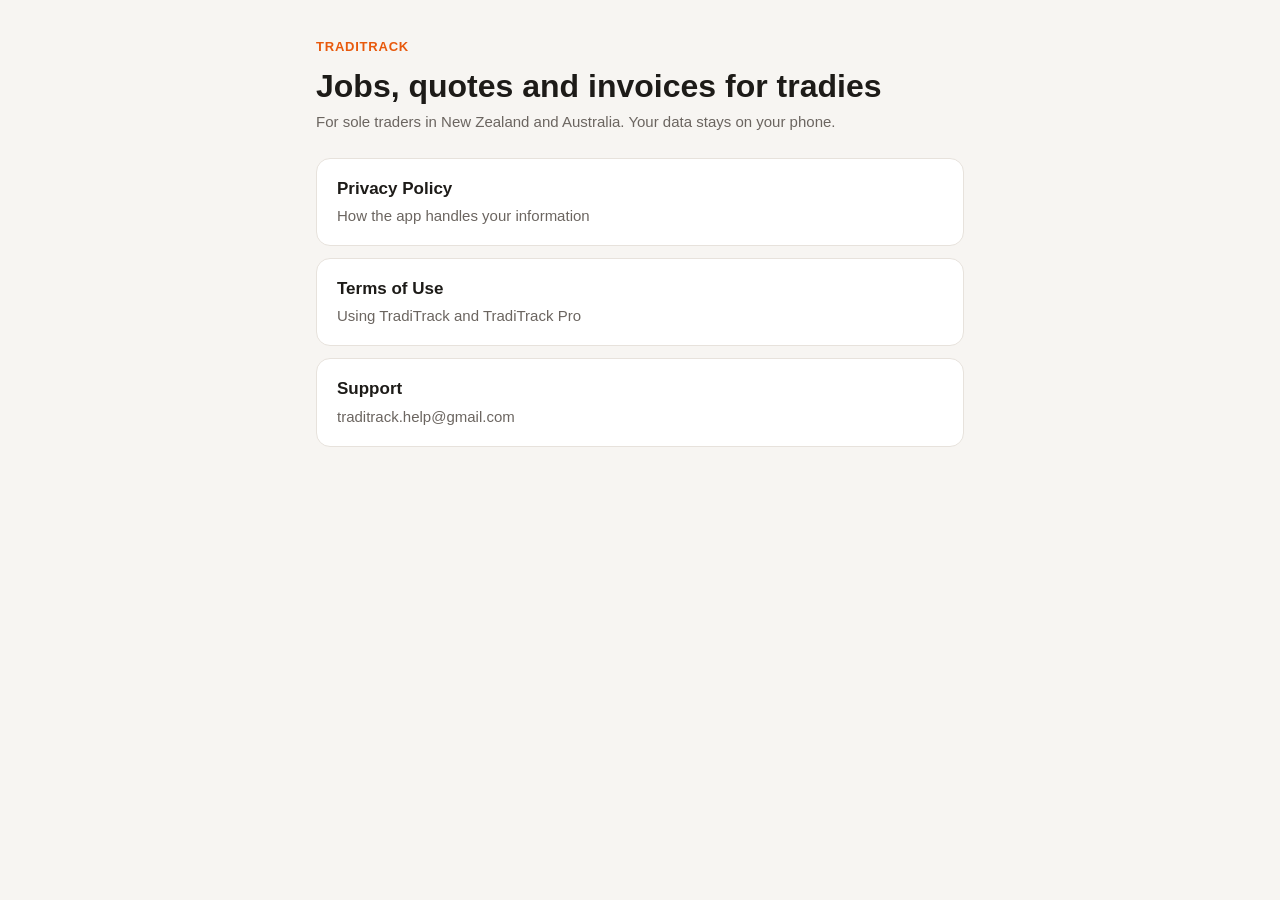
==== index.html @ 74e0df96 "Privacy Policy, Terms of Use and support page for TradiTrack Published from TradiTrack-v2/site in th" ====
<!doctype html>
<html lang="en-NZ">
<head>
  <meta charset="utf-8">
  <meta name="viewport" content="width=device-width, initial-scale=1">
  <title>TradiTrack</title>
  <meta name="description" content="Jobs, quotes, invoices and payments for tradies in New Zealand and Australia.">
  <link rel="stylesheet" href="style.css">
</head>
<body>
<main>
  <header>
    <span class="brand">TradiTrack</span>
    <h1>Jobs, quotes and invoices for tradies</h1>
    <p class="updated">For sole traders in New Zealand and Australia. Your data stays on your phone.</p>
  </header>

  <div class="cards">
    <a class="card" href="privacy"><strong>Privacy Policy</strong><span>How the app handles your information</span></a>
    <a class="card" href="terms"><strong>Terms of Use</strong><span>Using TradiTrack and TradiTrack Pro</span></a>
    <a class="card" href="mailto:traditrack.help@gmail.com"><strong>Support</strong><span>traditrack.help@gmail.com</span></a>
  </div>
</main>
</body>
</html>
---- style.css ----
:root {
  --bg: #f7f5f2;
  --surface: #ffffff;
  --text: #1d1b18;
  --muted: #6b6560;
  --line: #e7e2dc;
  --accent: #e8590c;
  color-scheme: light dark;
}
@media (prefers-color-scheme: dark) {
  :root {
    --bg: #000000;
    --surface: #1c1b1a;
    --text: #f5f2ee;
    --muted: #a39d96;
    --line: #2e2c29;
    --accent: #fb7a2e;
  }
}
* { box-sizing: border-box; }
body {
  margin: 0;
  background: var(--bg);
  color: var(--text);
  font: 17px/1.6 -apple-system, BlinkMacSystemFont, "Segoe UI", Roboto, "Helvetica Neue", Arial, sans-serif;
  -webkit-text-size-adjust: 100%;
}
main { max-width: 680px; margin: 0 auto; padding: 32px 16px 64px; }
header { margin-bottom: 24px; }
.brand { color: var(--accent); font-weight: 700; letter-spacing: 0.06em; text-transform: uppercase; font-size: 13px; text-decoration: none; }
h1 { font-size: 32px; line-height: 1.2; margin: 8px 0 4px; }
.updated { color: var(--muted); font-size: 15px; margin: 0; }
.summary { background: var(--surface); border: 1px solid var(--line); border-radius: 14px; padding: 16px 20px; margin: 24px 0; }
.summary p { margin: 0; }
h2 { font-size: 21px; margin: 32px 0 8px; }
ul { padding-left: 22px; }
li { margin: 4px 0; }
a { color: var(--accent); }
footer { margin-top: 48px; padding-top: 16px; border-top: 1px solid var(--line); color: var(--muted); font-size: 15px; }
footer a { margin-right: 16px; }
.cards { display: grid; gap: 12px; margin-top: 24px; }
.card { display: block; background: var(--surface); border: 1px solid var(--line); border-radius: 14px; padding: 16px 20px; color: var(--text); text-decoration: none; }
.card strong { display: block; }
.card span { color: var(--muted); font-size: 15px; }
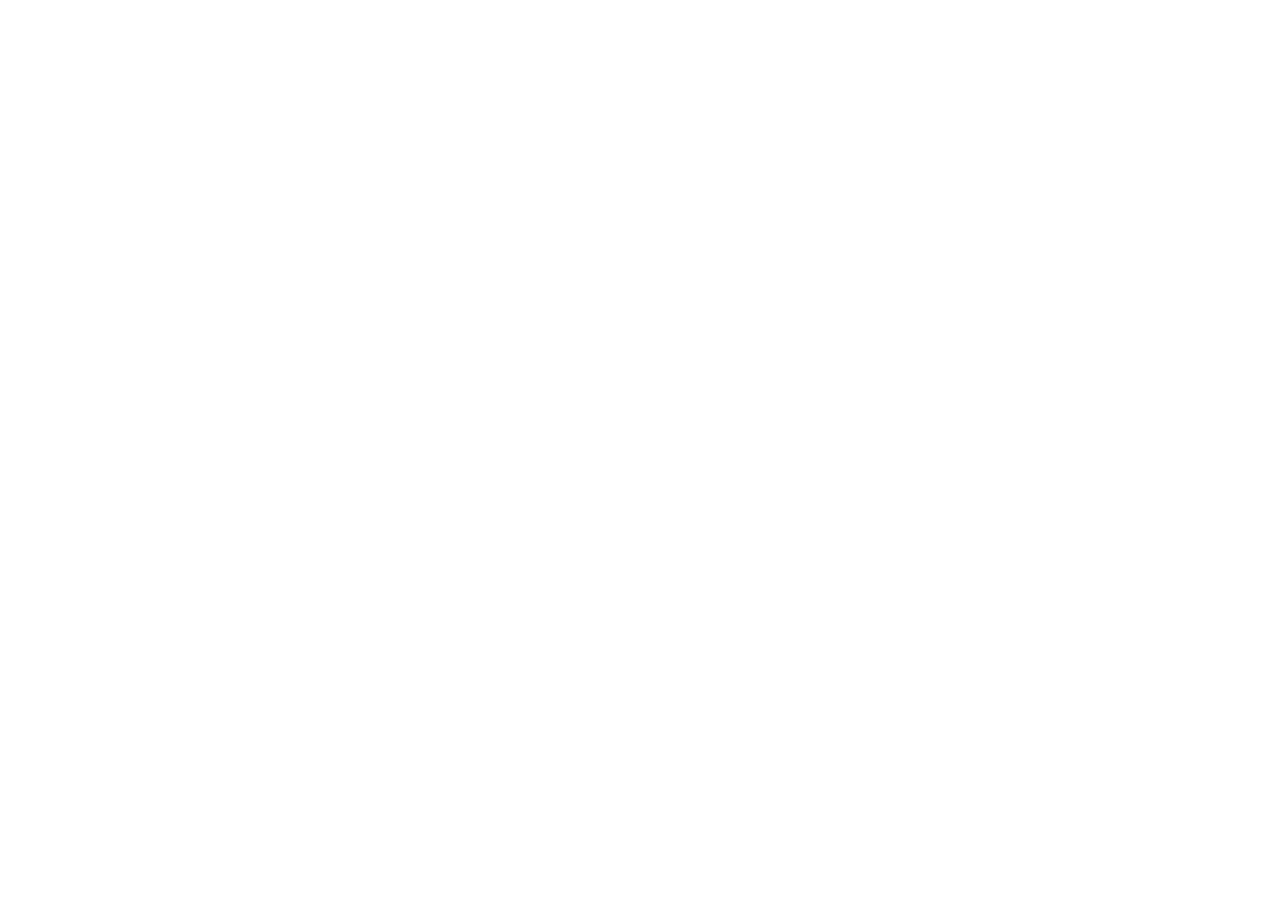
==== commit cb3c9c53: "Redirect to traditrack.app Co-Authored-By: Claude Opus 5.5 <noreply@anthropic.com>" ====
--- a/index.html
+++ b/index.html
@@ -2,24 +2,11 @@
 <html lang="en-NZ">
 <head>
   <meta charset="utf-8">
-  <meta name="viewport" content="width=device-width, initial-scale=1">
-  <title>TradiTrack</title>
-  <meta name="description" content="Jobs, quotes, invoices and payments for tradies in New Zealand and Australia.">
-  <link rel="stylesheet" href="style.css">
+  <title>TradiTrack has moved</title>
+  <link rel="canonical" href="https://traditrack.app/">
+  <meta http-equiv="refresh" content="0; url=https://traditrack.app/">
 </head>
 <body>
-<main>
-  <header>
-    <span class="brand">TradiTrack</span>
-    <h1>Jobs, quotes and invoices for tradies</h1>
-    <p class="updated">For sole traders in New Zealand and Australia. Your data stays on your phone.</p>
-  </header>
-
-  <div class="cards">
-    <a class="card" href="privacy"><strong>Privacy Policy</strong><span>How the app handles your information</span></a>
-    <a class="card" href="terms"><strong>Terms of Use</strong><span>Using TradiTrack and TradiTrack Pro</span></a>
-    <a class="card" href="mailto:traditrack.help@gmail.com"><strong>Support</strong><span>traditrack.help@gmail.com</span></a>
-  </div>
-</main>
+  <p>This page has moved to <a href="https://traditrack.app/">traditrack.app/</a>.</p>
 </body>
 </html>
